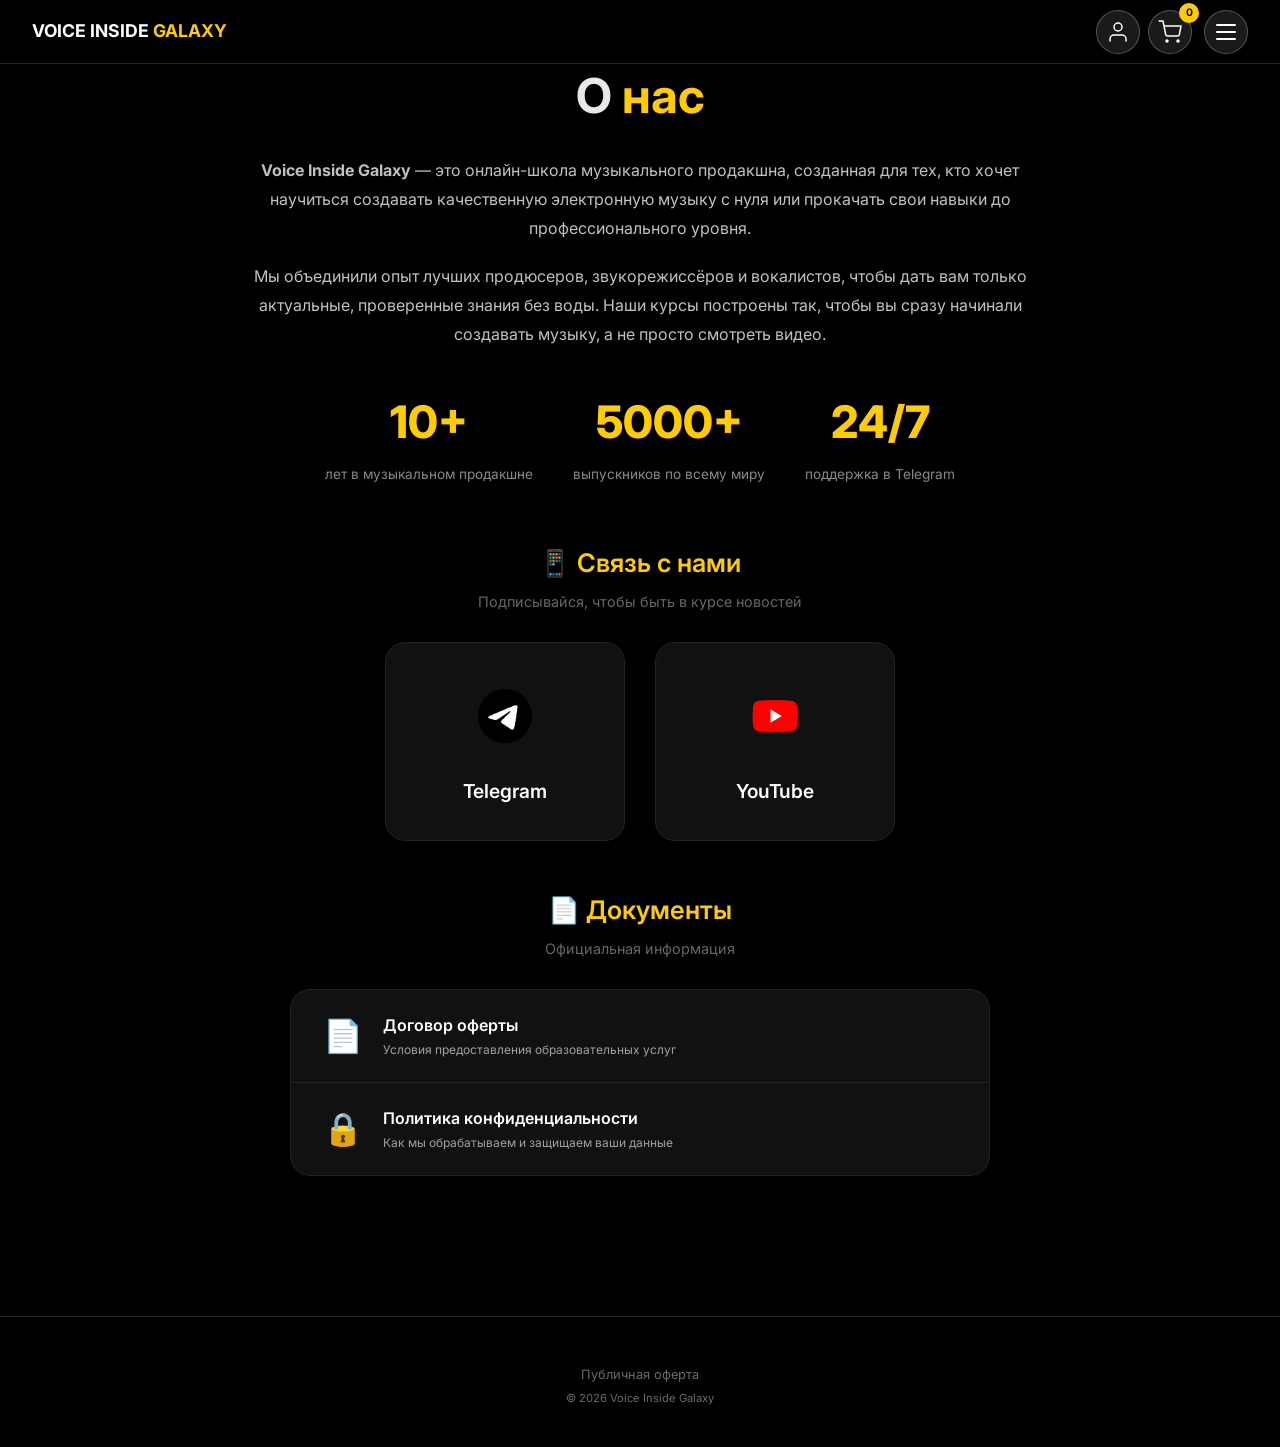
==== about.html @ e20e182e "Create about.html" ====
<!DOCTYPE html>
<html lang="ru">
<head>
  <meta charset="UTF-8">
  <meta name="viewport" content="width=device-width, initial-scale=1.0, maximum-scale=1.0, user-scalable=yes, viewport-fit=cover">
  <title>О нас — Voice Inside Galaxy</title>
  <link href="https://fonts.googleapis.com/css2?family=Inter:wght@300;400;500;600;700;800&display=swap" rel="stylesheet">
  <link rel="stylesheet" href="style.css">
  <style>
    .about-page { min-height: 70vh; padding: 60px 20px; }
    .about-title { font-size: 2rem; font-weight: 700; margin-bottom: 24px; text-align: center; }
    @media (min-width: 768px) { .about-title { font-size: 3rem; } }
    .about-title span { color: var(--accent); }
    .about-description {
      max-width: 800px;
      margin: 0 auto 40px;
      text-align: center;
      line-height: 1.8;
      color: #c0c0c0;
    }
    .about-stats {
      display: flex;
      justify-content: center;
      gap: 40px;
      flex-wrap: wrap;
      margin-bottom: 60px;
    }
    .stat-item {
      text-align: center;
      min-width: 140px;
    }
    .stat-number {
      font-size: 2.2rem;
      font-weight: 800;
      color: var(--accent);
    }
    @media (min-width: 768px) {
      .stat-number { font-size: 2.8rem; }
    }
    .stat-label {
      font-size: 0.85rem;
      color: #888;
      margin-top: 8px;
    }
    .section-divider {
      max-width: 800px;
      margin: 50px auto 30px;
      text-align: center;
    }
    .section-divider h2 {
      font-size: 1.6rem;
      font-weight: 600;
      margin-bottom: 8px;
    }
    .section-divider p {
      font-size: 0.9rem;
      color: #666;
    }
    .socials-grid {
      display: flex;
      gap: 30px;
      flex-wrap: wrap;
      justify-content: center;
      max-width: 600px;
      margin: 0 auto;
    }
    .social-card {
      background: var(--bg-card);
      border: 1px solid var(--border);
      border-radius: var(--radius);
      padding: 24px 32px;
      text-align: center;
      transition: 0.25s;
      text-decoration: none;
      display: block;
      min-width: 200px;
    }
    @media (min-width: 768px) {
      .social-card { padding: 28px 40px; min-width: 240px; }
    }
    .social-card:hover {
      transform: translateY(-6px);
      border-color: var(--accent);
    }
    .social-icon {
      width: 70px;
      height: 70px;
      border-radius: 20px;
      object-fit: cover;
      margin: 0 auto 16px;
      display: block;
    }
    @media (min-width: 768px) {
      .social-icon { width: 90px; height: 90px; border-radius: 24px; }
    }
    .social-name {
      font-size: 1.2rem;
      font-weight: 600;
      color: #fff;
      margin-bottom: 6px;
    }
    .docs-list {
      max-width: 700px;
      margin: 0 auto;
      background: var(--bg-card);
      border-radius: var(--radius);
      border: 1px solid var(--border);
      overflow: hidden;
    }
    .doc-item {
      padding: 18px 24px;
      border-bottom: 1px solid var(--border);
      display: flex;
      align-items: center;
      gap: 16px;
      transition: 0.2s;
      cursor: pointer;
      text-decoration: none;
      color: inherit;
    }
    @media (min-width: 768px) {
      .doc-item { padding: 22px 32px; gap: 20px; }
    }
    .doc-item:last-child { border-bottom: none; }
    .doc-item:hover { background: #1a1a1a; }
    .doc-icon { font-size: 1.6rem; }
    @media (min-width: 768px) { .doc-icon { font-size: 2rem; } }
    .doc-name { font-weight: 600; margin-bottom: 4px; color: #fff; font-size: 1rem; }
    .doc-desc { font-size: 0.75rem; color: var(--text-secondary); }
    .profile-badge {
      display: none;
      align-items: center;
      gap: 8px;
      background: rgba(255,255,255,0.1);
      padding: 4px 12px 4px 16px;
      border-radius: 40px;
      border: 1px solid rgba(255,255,255,0.25);
      cursor: pointer;
    }
    .profile-badge.show { display: flex; }
    .profile-name {
      font-size: 0.8rem;
      font-weight: 500;
      color: var(--accent);
      max-width: 100px;
      overflow: hidden;
      text-overflow: ellipsis;
      white-space: nowrap;
    }
    .profile-avatar {
      width: 28px;
      height: 28px;
      background: var(--accent);
      border-radius: 50%;
      display: flex;
      align-items: center;
      justify-content: center;
      color: #000;
      font-weight: 700;
      font-size: 0.75rem;
    }
    .footer-offer { color: #6a6a6a; text-decoration: none; }
    .footer-offer:hover { color: var(--accent); text-decoration: underline; }
  </style>
</head>
<body>

<div class="site-header">
  <div class="logo"><a href="index.html">VOICE INSIDE <span>GALAXY</span></a></div>
  <div class="right-group">
    <div class="profile-badge" id="profileBadge">
      <span class="profile-name" id="profileName"></span>
      <div class="profile-avatar" id="profileAvatar"></div>
    </div>
    <button class="icon-btn" id="regBtn">
      <svg width="22" height="22" viewBox="0 0 24 24" fill="none" stroke="white" stroke-width="1.5" stroke-linecap="round" stroke-linejoin="round">
        <path d="M20 21v-2a4 4 0 0 0-4-4H8a4 4 0 0 0-4 4v2"/>
        <circle cx="12" cy="7" r="4"/>
      </svg>
    </button>
    <div class="cart-icon-wrapper">
      <button class="icon-btn" id="cartIconBtn">
        <svg width="22" height="22" viewBox="0 0 24 24" fill="none" stroke="white" stroke-width="1.5" stroke-linecap="round" stroke-linejoin="round">
          <circle cx="9" cy="21" r="1"/>
          <circle cx="20" cy="21" r="1"/>
          <path d="M1 1h4l2.68 13.39a2 2 0 0 0 2 1.61h9.72a2 2 0 0 0 2-1.61L23 6H6"/>
        </svg>
      </button>
      <span class="cart-badge-overlay" id="cartCountBadge">0</span>
    </div>
    <div class="burger-btn" id="burgerBtn">
      <span></span><span></span><span></span>
    </div>
  </div>
</div>

<div class="side-menu" id="sideMenu">
  <div class="menu-header">НАВИГАЦИЯ</div>
  <ul class="menu-list">
    <li><a href="index.html">ГЛАВНАЯ</a></li>
    <li><a href="courses.html">ВСЕ КУРСЫ</a></li>
    <li><a href="about.html">О НАС</a></li>
  </ul>
  <div style="margin-top: 40px; font-size: 11px; color: #444;">© 2025</div>
</div>

<div class="cart-panel" id="cartPanel">
  <div class="cart-title"><span>КОРЗИНА</span><button class="close-cart" id="closeCartBtn">✕</button></div>
  <div class="cart-items" id="cartItemsList"><div class="empty-cart">Корзина пуста</div></div>
  <div class="cart-total" id="cartTotal">ИТОГО: 0 ₽</div>
  <button class="cart-btn-yellow" id="checkoutBtn">ОФОРМИТЬ ЗАКАЗ</button>
</div>

<div class="modal" id="regModal">
  <div class="modal-content">
    <span class="close-modal" id="closeModalBtn">&times;</span>
    <h3>РЕГИСТРАЦИЯ</h3>
    <input type="text" id="regName" placeholder="Имя">
    <input type="email" id="regEmail" placeholder="Email">
    <input type="password" id="regPassword" placeholder="Пароль">
    <button class="modal-btn" id="doRegisterBtn">СОЗДАТЬ АККАУНТ</button>
    <p style="margin-top: 12px; font-size: 0.7rem; color: #666;">Уже есть аккаунт? <a href="#" id="showLoginBtn" style="color: var(--accent);">Войти</a></p>
  </div>
</div>

<div class="modal" id="loginModal">
  <div class="modal-content">
    <span class="close-modal" id="closeLoginModalBtn">&times;</span>
    <h3>ВХОД</h3>
    <input type="email" id="loginEmail" placeholder="Email">
    <input type="password" id="loginPassword" placeholder="Пароль">
    <button class="modal-btn" id="doLoginBtn">ВОЙТИ</button>
    <p style="margin-top: 12px; font-size: 0.7rem; color: #666;">Нет аккаунта? <a href="#" id="showRegFromLoginBtn" style="color: var(--accent);">Зарегистрироваться</a></p>
  </div>
</div>

<div class="modal" id="profileModal">
  <div class="modal-content profile-modal">
    <span class="close-modal" id="closeProfileModalBtn">&times;</span>
    <h3>ЛИЧНЫЙ КАБИНЕТ</h3>
    <div class="profile-stats">
      <p><strong>Имя:</strong> <span id="profileModalName"></span></p>
      <p><strong>Email:</strong> <span id="profileModalEmail"></span></p>
      <p><strong>Куплено курсов:</strong> <span id="profileCoursesCount">0</span></p>
      <p><strong>Общий прогресс:</strong> <span id="profileProgress">0</span>%</p>
    </div>
    <div class="profile-courses" id="profileCoursesList">
      <p style="color:#666; text-align:center;">Купленные курсы появятся здесь</p>
    </div>
    <button class="logout-btn" id="logoutBtn">ВЫЙТИ</button>
  </div>
</div>

<main>
<div class="container">
  <div class="about-page">
    <h1 class="about-title">О <span>нас</span></h1>
    
    <div class="about-description">
      <p style="margin-bottom: 20px;"><strong>Voice Inside Galaxy</strong> — это онлайн-школа музыкального продакшна, созданная для тех, кто хочет научиться создавать качественную электронную музыку с нуля или прокачать свои навыки до профессионального уровня.</p>
      <p>Мы объединили опыт лучших продюсеров, звукорежиссёров и вокалистов, чтобы дать вам только актуальные, проверенные знания без воды. Наши курсы построены так, чтобы вы сразу начинали создавать музыку, а не просто смотреть видео.</p>
    </div>

    <div class="about-stats">
      <div class="stat-item">
        <div class="stat-number">10+</div>
        <div class="stat-label">лет в музыкальном продакшне</div>
      </div>
      <div class="stat-item">
        <div class="stat-number">5000+</div>
        <div class="stat-label">выпускников по всему миру</div>
      </div>
      <div class="stat-item">
        <div class="stat-number">24/7</div>
        <div class="stat-label">поддержка в Telegram</div>
      </div>
    </div>

    <div class="section-divider">
      <h2>📱 <span style="color: var(--accent);">Связь с нами</span></h2>
      <p>Подписывайся, чтобы быть в курсе новостей</p>
    </div>

    <div class="socials-grid">
      <a href="https://t.me/voiceinsidegalaxy_bot" class="social-card" target="_blank">
        <img src="tg.png" class="social-icon" alt="Telegram" onerror="this.style.display='none'">
        <div class="social-name">Telegram</div>
      </a>
      <a href="https://youtube.com/@v.i.galaxy?si=m9M9PJJFvdE3QoKz" class="social-card" target="_blank">
        <img src="yt.png" class="social-icon" alt="YouTube" onerror="this.style.display='none'">
        <div class="social-name">YouTube</div>
      </a>
    </div>

    <div class="section-divider">
      <h2>📄 <span style="color: var(--accent);">Документы</span></h2>
      <p>Официальная информация</p>
    </div>

    <div class="docs-list">
      <a href="oferta.docx" class="doc-item" target="_blank">
        <div class="doc-icon">📄</div>
        <div class="doc-info">
          <div class="doc-name">Договор оферты</div>
          <div class="doc-desc">Условия предоставления образовательных услуг</div>
        </div>
      </a>
      <a href="pol.txt" class="doc-item" target="_blank">
        <div class="doc-icon">🔒</div>
        <div class="doc-info">
          <div class="doc-name">Политика конфиденциальности</div>
          <div class="doc-desc">Как мы обрабатываем и защищаем ваши данные</div>
        </div>
      </a>
    </div>
  </div>
</div>
<footer>
  <p><a href="oferta.docx" class="footer-offer" target="_blank">Публичная оферта</a></p>
  <p style="margin-top: 6px; font-size: 0.7rem;">© 2026 Voice Inside Galaxy</p>
</footer>
</main>

<script src="script.js"></script>
<script src="cart.js"></script>
<script>
  const allCourses = [
    {id:1,name:"Ableton Live с нуля",level:"beginner",levelName:"НОВИЧОК",price:5000,desc:"Полный курс по Ableton Live",cover:"AL2.png",duration:"8 часов"},
    {id:2,name:"Сведение и мастеринг",level:"beginner",levelName:"НОВИЧОК",price:5000,desc:"Основы сведения",cover:"s.png",duration:"10 часов"},
    {id:3,name:"DnB с нуля",level:"beginner",levelName:"НОВИЧОК",price:8000,desc:"Создание DnB треков",cover:"dnb.png",duration:"12 часов"},
    {id:4,name:"Hip-hop с нуля",level:"beginner",levelName:"НОВИЧОК",price:5000,desc:"Создание битов",cover:"hh.png",duration:"9 часов"},
    {id:5,name:"Коррекция нот вокала",level:"beginner",levelName:"НОВИЧОК",price:3000,desc:"Автотюн и обработка",cover:"at.png",duration:"5 часов"},
    {id:6,name:"Продвинутое сведение",level:"pro",levelName:"ОПЫТНЫЙ",price:10000,desc:"Профессиональные техники",cover:"sm.png",duration:"15 часов"}
  ];

  let currentUser = null;

  function loadUsers() { const users = localStorage.getItem('voiceGalaxyUsers'); return users ? JSON.parse(users) : []; }
  function saveUsers(users) { localStorage.setItem('voiceGalaxyUsers', JSON.stringify(users)); }
  function saveCurrentUser(user) { localStorage.setItem('voiceGalaxyCurrentUser', JSON.stringify(user)); currentUser = user; }
  function loadCurrentUser() { const user = localStorage.getItem('voiceGalaxyCurrentUser'); if (user) { currentUser = JSON.parse(user); updateProfileUI(); } }

  function updateProfileUI() {
    const badge = document.getElementById('profileBadge'); const regBtn = document.getElementById('regBtn');
    if (currentUser) {
      if (badge) badge.classList.add('show');
      const nameSpan = document.getElementById('profileName'); const avatarDiv = document.getElementById('profileAvatar');
      if (nameSpan) nameSpan.innerText = currentUser.name;
      if (avatarDiv) avatarDiv.innerText = currentUser.name.charAt(0).toUpperCase();
      if (regBtn) regBtn.style.display = 'none';
    } else {
      if (badge) badge.classList.remove('show');
      if (regBtn) regBtn.style.display = 'flex';
    }
  }

  function updateProfileModal() {
    if (!currentUser) return;
    document.getElementById('profileModalName').innerText = currentUser.name;
    document.getElementById('profileModalEmail').innerText = currentUser.email;
    const purchasedCourses = currentUser.purchasedCourses || [];
    document.getElementById('profileCoursesCount').innerText = purchasedCourses.length;
    let totalProgress = 0;
    if (purchasedCourses.length > 0) {
      const courseProgressValues = Object.values(currentUser.courseProgress || {});
      if (courseProgressValues.length > 0) totalProgress = Math.floor(courseProgressValues.reduce((a,b) => a + b, 0) / purchasedCourses.length);
      if (totalProgress > 100) totalProgress = 100;
    }
    document.getElementById('profileProgress').innerText = totalProgress;
    const coursesListDiv = document.getElementById('profileCoursesList');
    if (purchasedCourses.length === 0) {
      coursesListDiv.innerHTML = '<p style="color:#666; text-align:center;">Купленные курсы появятся здесь</p>';
    } else {
      let html = '';
      purchasedCourses.forEach(courseId => {
        const course = allCourses.find(c => c.id === courseId);
        if (course) {
          const courseProgress = currentUser.courseProgress?.[courseId] || 0;
          html += `<div class="profile-course-item"><div style="display:flex; justify-content:space-between; align-items:center; margin-bottom:8px;"><span class="profile-course-name">${course.name}</span><a href="course-detail.html?id=${course.id}" class="profile-course-link">${courseProgress === 100 ? 'ПРОЙДЕН' : 'ПРОДОЛЖИТЬ'}</a></div><div style="font-size:0.7rem; color:#666;"><span style="color:var(--accent);">Прогресс: ${courseProgress}%</span></div><div style="width:100%; height:4px; background:#333; border-radius:4px; margin-top:6px;"><div style="width:${courseProgress}%; height:4px; background:var(--accent); border-radius:4px;"></div></div></div>`;
        }
      });
      coursesListDiv.innerHTML = html;
    }
  }

  function registerUser(name, email, password) {
    const users = loadUsers();
    if (users.find(u => u.email === email)) { alert('Пользователь с таким email уже существует'); return false; }
    const newUser = { id: Date.now(), name, email, password, purchasedCourses: [], courseProgress: {}, completedLessons: 0 };
    users.push(newUser); saveUsers(users); saveCurrentUser(newUser);
    alert(`Добро пожаловать, ${name}!`); closeRegModal(); updateProfileUI();
    return true;
  }

  function loginUser(email, password) {
    const users = loadUsers();
    const user = users.find(u => u.email === email && u.password === password);
    if (user) { saveCurrentUser(user); alert(`С возвращением, ${user.name}!`); closeLoginModal(); updateProfileUI(); return true; }
    else { alert('Неверный email или пароль'); return false; }
  }

  function logoutUser() { localStorage.removeItem('voiceGalaxyCurrentUser'); currentUser = null; updateProfileUI(); closeProfileModal(); alert('Вы вышли из аккаунта'); }

  const regModal = document.getElementById('regModal');
  const loginModal = document.getElementById('loginModal');
  const profileModal = document.getElementById('profileModal');

  function openRegModal() { if (regModal) { regModal.classList.add('active'); document.body.style.overflow = 'hidden'; } }
  function closeRegModal() { if (regModal) { regModal.classList.remove('active'); document.body.style.overflow = ''; } }
  function openLoginModal() { if (loginModal) { loginModal.classList.add('active'); document.body.style.overflow = 'hidden'; } }
  function closeLoginModal() { if (loginModal) { loginModal.classList.remove('active'); document.body.style.overflow = ''; } }
  function openProfileModal() { if (profileModal) { updateProfileModal(); profileModal.classList.add('active'); document.body.style.overflow = 'hidden'; } }
  function closeProfileModal() { if (profileModal) { profileModal.classList.remove('active'); document.body.style.overflow = ''; } }

  document.getElementById('burgerBtn').onclick = () => { if (typeof toggleSideMenu === 'function') toggleSideMenu(); };
  document.getElementById('cartIconBtn').onclick = (e) => { e.stopPropagation(); if (typeof toggleCart === 'function') toggleCart(); };
  document.getElementById('closeCartBtn').onclick = () => { if (typeof closeCart === 'function') closeCart(); };
  document.getElementById('regBtn').onclick = openRegModal;
  document.getElementById('closeModalBtn').onclick = closeRegModal;
  document.getElementById('checkoutBtn').onclick = () => { if (cart.length === 0) alert('Корзина пуста'); else alert('Спасибо за заказ! Менеджер свяжется с вами.'); };
  document.getElementById('profileBadge').onclick = openProfileModal;
  document.getElementById('closeProfileModalBtn').onclick = closeProfileModal;
  document.getElementById('logoutBtn').onclick = logoutUser;

  document.getElementById('doRegisterBtn').onclick = () => { const name = document.getElementById('regName').value.trim(); const email = document.getElementById('regEmail').value.trim(); const password = document.getElementById('regPassword').value; if (!name || !email || !password) alert('Заполните все поля'); else if (password.length < 4) alert('Пароль минимум 4 символа'); else registerUser(name, email, password); };
  document.getElementById('doLoginBtn').onclick = () => { const email = document.getElementById('loginEmail').value.trim(); const password = document.getElementById('loginPassword').value; loginUser(email, password); };
  document.getElementById('showLoginBtn').onclick = (e) => { e.preventDefault(); closeRegModal(); openLoginModal(); };
  document.getElementById('showRegFromLoginBtn').onclick = (e) => { e.preventDefault(); closeLoginModal(); openRegModal(); };
  document.getElementById('closeLoginModalBtn').onclick = closeLoginModal;

  window.onclick = (e) => { if (e.target === regModal) closeRegModal(); if (e.target === loginModal) closeLoginModal(); if (e.target === profileModal) closeProfileModal(); };

  loadCurrentUser(); if (typeof updateCartUI === 'function') updateCartUI();
</script>
</body>
</html>
---- style.css ----
* {
  margin: 0;
  padding: 0;
  box-sizing: border-box;
  -webkit-tap-highlight-color: transparent;
}

body {
  background: #000000;
  color: #e8e8e8;
  font-family: 'Inter', sans-serif;
  line-height: 1.5;
  overflow-x: hidden;
}

:root {
  --accent: #FFCC00;
  --accent-hover: #ffdd44;
  --border: #222222;
  --radius: 20px;
  --radius-sm: 12px;
  --green: #2ecc71;
  --orange: #e67e22;
  --red: #e74c3c;
  --bg-card: #111111;
  --text-secondary: #a0a0a0;
}

@keyframes fadeInUp {
  from { opacity: 0; transform: translateY(30px); }
  to { opacity: 1; transform: translateY(0); }
}

@keyframes fadeIn {
  from { opacity: 0; }
  to { opacity: 1; }
}

/* Header - компактная версия */
.site-header {
  position: fixed;
  top: 0;
  left: 0;
  right: 0;
  height: 56px;
  background: rgba(0, 0, 0, 0.98);
  backdrop-filter: blur(12px);
  display: flex;
  align-items: center;
  justify-content: space-between;
  padding: 0 16px;
  z-index: 1100;
  border-bottom: 1px solid var(--border);
}

@media (min-width: 768px) {
  .site-header {
    height: 64px;
    padding: 0 32px;
  }
}

.logo a {
  font-size: 0.85rem;
  font-weight: 700;
  color: #fff;
  text-decoration: none;
  white-space: nowrap;
}

@media (min-width: 768px) {
  .logo a {
    font-size: 1.1rem;
  }
}

.logo span {
  color: var(--accent);
}

.right-group {
  display: flex;
  gap: 8px;
  align-items: center;
}

/* ========== КРУГЛЫЕ ИКОНКИ ========== */
.icon-btn {
  width: 40px;
  height: 40px;
  background: rgba(255, 255, 255, 0.1);
  border: 1px solid rgba(255, 255, 255, 0.25);
  border-radius: 50%;
  display: flex;
  align-items: center;
  justify-content: center;
  cursor: pointer;
  transition: all 0.2s ease;
  padding: 0;
  overflow: hidden;
}

@media (min-width: 768px) {
  .icon-btn {
    width: 44px;
    height: 44px;
  }
}

.icon-btn:hover {
  background: var(--accent);
  border-color: var(--accent);
  transform: translateY(-1px);
}

/* Стили для SVG иконок */
.icon-btn svg {
  width: 22px;
  height: 22px;
  stroke: white;
  stroke-width: 1.5;
  fill: none;
  transition: all 0.2s ease;
}

@media (min-width: 768px) {
  .icon-btn svg {
    width: 24px;
    height: 24px;
  }
}

.icon-btn:hover svg {
  stroke: black;
}

/* Стили для PNG иконок (если остались) */
.icon-btn img {
  width: 100%;
  height: 100%;
  object-fit: cover;
  filter: brightness(0) invert(1);
}

.icon-btn:hover img {
  filter: brightness(0);
}

/* Бургер-меню */
.burger-btn {
  width: 40px;
  height: 40px;
  background: rgba(255, 255, 255, 0.1);
  border: 1px solid rgba(255, 255, 255, 0.25);
  border-radius: 50%;
  display: flex;
  flex-direction: column;
  align-items: center;
  justify-content: center;
  gap: 4px;
  cursor: pointer;
  transition: all 0.2s ease;
  margin-left: 4px;
}

@media (min-width: 768px) {
  .burger-btn {
    width: 44px;
    height: 44px;
    gap: 5px;
  }
}

.burger-btn:hover {
  background: var(--accent);
  border-color: var(--accent);
}

.burger-btn span {
  width: 18px;
  height: 2px;
  background: #fff;
  border-radius: 2px;
}

@media (min-width: 768px) {
  .burger-btn span {
    width: 20px;
  }
}

.burger-btn:hover span {
  background: #000;
}

/* Бейдж корзины */
.cart-icon-wrapper {
  position: relative;
  display: inline-flex;
}

.cart-badge-overlay {
  position: absolute;
  top: -6px;
  right: -6px;
  background: var(--accent);
  color: #000;
  border-radius: 50%;
  padding: 2px 5px;
  font-size: 0.6rem;
  font-weight: 700;
  min-width: 18px;
  height: 18px;
  display: flex;
  align-items: center;
  justify-content: center;
}

@media (min-width: 768px) {
  .cart-badge-overlay {
    top: -7px;
    right: -7px;
    min-width: 20px;
    height: 20px;
    font-size: 0.65rem;
  }
}

/* Профиль-бейдж */
.profile-badge {
  display: none;
  align-items: center;
  gap: 8px;
  background: rgba(255, 255, 255, 0.1);
  padding: 4px 12px 4px 16px;
  border-radius: 40px;
  border: 1px solid rgba(255, 255, 255, 0.25);
  cursor: pointer;
  transition: all 0.2s ease;
}

.profile-badge.show {
  display: flex;
}

.profile-badge:hover {
  background: rgba(255, 204, 0, 0.15);
  border-color: var(--accent);
}

.profile-name {
  font-size: 0.8rem;
  font-weight: 500;
  color: var(--accent);
  max-width: 100px;
  overflow: hidden;
  text-overflow: ellipsis;
  white-space: nowrap;
}

@media (min-width: 768px) {
  .profile-name {
    font-size: 0.9rem;
    max-width: 130px;
  }
}

.profile-avatar {
  width: 28px;
  height: 28px;
  background: var(--accent);
  border-radius: 50%;
  display: flex;
  align-items: center;
  justify-content: center;
  color: #000;
  font-weight: 700;
  font-size: 0.75rem;
}

/* Side menu */
.side-menu {
  position: fixed;
  top: 56px;
  right: -100%;
  width: 280px;
  height: calc(100% - 56px);
  background: #0a0a0a;
  border-left: 1px solid var(--border);
  z-index: 1050;
  transition: right 0.3s ease;
  padding: 24px 20px;
  overflow-y: auto;
}

@media (min-width: 768px) {
  .side-menu {
    top: 64px;
    right: -340px;
    width: 320px;
    height: calc(100% - 64px);
    padding: 40px 28px;
  }
}

.side-menu.open {
  right: 0;
}

.menu-header {
  font-size: 0.7rem;
  text-transform: uppercase;
  letter-spacing: 2px;
  color: var(--text-secondary);
  margin-bottom: 24px;
  border-bottom: 1px solid var(--border);
  padding-bottom: 12px;
}

.menu-list {
  list-style: none;
}

.menu-list li {
  margin-bottom: 16px;
}

@media (min-width: 768px) {
  .menu-list li {
    margin-bottom: 24px;
  }
}

.menu-list a {
  font-size: 1rem;
  font-weight: 500;
  cursor: pointer;
  color: #fff;
  text-decoration: none;
  display: block;
  padding: 8px 0;
  transition: 0.2s;
}

@media (min-width: 768px) {
  .menu-list a {
    font-size: 1.1rem;
  }
}

.menu-list a:hover {
  color: var(--accent);
  padding-left: 8px;
}

/* Cart panel */
.cart-panel {
  position: fixed;
  top: 56px;
  right: 0;
  width: 100%;
  max-width: 360px;
  height: calc(100% - 56px);
  background: #0c0c0c;
  border-left: 1px solid var(--border);
  z-index: 1150;
  padding: 20px;
  display: none;
  flex-direction: column;
  overflow-y: auto;
}

@media (min-width: 768px) {
  .cart-panel {
    top: 72px;
    right: 20px;
    width: 360px;
    height: auto;
    max-height: 80vh;
    border-radius: var(--radius);
    border: 1px solid var(--border);
  }
}

.cart-panel.show {
  display: flex;
}

.cart-title {
  display: flex;
  justify-content: space-between;
  align-items: center;
  font-weight: 600;
  border-bottom: 1px solid #2a2a2a;
  padding-bottom: 16px;
  margin-bottom: 16px;
}

.cart-items {
  flex: 1;
  overflow-y: auto;
}

.cart-item {
  padding: 12px 0;
  border-bottom: 1px solid #1e1e1e;
  display: flex;
  justify-content: space-between;
  align-items: center;
  gap: 10px;
}

.cart-item-info {
  flex: 1;
}

.cart-item-info div:first-child {
  font-size: 0.85rem;
}

.remove-cart-item {
  background: transparent;
  border: none;
  color: #888;
  cursor: pointer;
  font-size: 1.2rem;
  padding: 5px;
}

.remove-cart-item:hover {
  color: var(--red);
}

.cart-total {
  margin-top: 20px;
  text-align: right;
  font-weight: 700;
  color: var(--accent);
  border-top: 1px solid #2a2a2a;
  padding-top: 16px;
}

.empty-cart {
  text-align: center;
  color: var(--text-secondary);
  padding: 30px 0;
}

.close-cart {
  background: none;
  border: none;
  color: #aaa;
  cursor: pointer;
  font-size: 1.2rem;
  padding: 5px;
}

.cart-btn-yellow {
  background: var(--accent);
  border: none;
  color: #000;
  padding: 12px;
  margin-top: 18px;
  font-weight: 600;
  cursor: pointer;
  border-radius: 40px;
  font-size: 0.9rem;
}

/* Modal */
.modal {
  display: none;
  position: fixed;
  top: 0;
  left: 0;
  width: 100%;
  height: 100%;
  background: rgba(0, 0, 0, 0.96);
  backdrop-filter: blur(8px);
  z-index: 2000;
  justify-content: center;
  align-items: center;
  padding: 20px;
}

.modal.active {
  display: flex;
  animation: fadeIn 0.3s ease;
}

.modal-content {
  background: #111;
  max-width: 400px;
  width: 100%;
  padding: 24px 20px;
  border-radius: var(--radius);
  border: 1px solid var(--border);
  text-align: center;
}

@media (min-width: 768px) {
  .modal-content {
    padding: 36px 32px;
  }
}

.modal-content h3 {
  margin-bottom: 20px;
  font-size: 1.3rem;
}

.modal-content input {
  width: 100%;
  padding: 12px 16px;
  margin: 10px 0;
  background: #1a1a1a;
  border: 1px solid #333;
  border-radius: 40px;
  color: #fff;
  font-family: inherit;
  font-size: 0.9rem;
}

.modal-btn {
  background: var(--accent);
  border: none;
  padding: 12px 28px;
  border-radius: 40px;
  font-weight: 600;
  cursor: pointer;
  margin-top: 12px;
  font-size: 0.9rem;
}

.close-modal {
  float: right;
  cursor: pointer;
  font-size: 1.3rem;
  color: #aaa;
}

/* Course cards */
.cards-grid {
  display: grid;
  grid-template-columns: 1fr;
  gap: 16px;
}

@media (min-width: 500px) {
  .cards-grid {
    grid-template-columns: repeat(2, 1fr);
    gap: 20px;
  }
}

@media (min-width: 800px) {
  .cards-grid {
    grid-template-columns: repeat(3, 1fr);
    gap: 24px;
  }
}

@media (min-width: 1200px) {
  .cards-grid {
    gap: 32px;
  }
}

.course-card {
  background: var(--bg-card);
  border-radius: var(--radius-sm);
  overflow: hidden;
  border: 1px solid var(--border);
  transition: all 0.25s ease;
  cursor: pointer;
  text-decoration: none;
  display: flex;
  flex-direction: column;
  color: inherit;
  height: 100%;
}

.course-card:active {
  transform: scale(0.98);
}

@media (min-width: 768px) {
  .course-card:hover {
    transform: translateY(-6px);
    border-color: var(--accent);
  }
}

.course-cover {
  width: 100%;
  aspect-ratio: 16/9;
  background-color: #1a1a1a;
  background-size: cover;
  background-position: center;
}

.course-info {
  padding: 12px;
  display: flex;
  flex-direction: column;
  flex: 1;
}

@media (min-width: 768px) {
  .course-info {
    padding: 20px;
  }
}

.course-header {
  display: flex;
  justify-content: space-between;
  align-items: center;
  margin-bottom: 8px;
  flex-wrap: wrap;
  gap: 6px;
}

.course-name {
  font-size: 0.9rem;
  font-weight: 700;
}

@media (min-width: 768px) {
  .course-name {
    font-size: 1.2rem;
  }
}

.level-badge {
  font-size: 0.55rem;
  padding: 3px 8px;
  border-radius: 40px;
  font-weight: 700;
  text-transform: uppercase;
  white-space: nowrap;
}

@media (min-width: 768px) {
  .level-badge {
    font-size: 0.7rem;
    padding: 4px 12px;
  }
}

.level-beginner {
  background: var(--green);
  color: #000;
}

.level-pro {
  background: var(--accent);
  color: #000;
}

.course-description {
  color: var(--text-secondary);
  margin: 6px 0;
  font-size: 0.7rem;
  flex: 1;
}

@media (min-width: 768px) {
  .course-description {
    margin: 12px 0;
    font-size: 0.9rem;
  }
}

.course-meta {
  display: flex;
  justify-content: space-between;
  align-items: center;
  margin: 8px 0;
}

.course-duration {
  color: var(--accent);
  font-size: 0.65rem;
  font-weight: 500;
}

@media (min-width: 768px) {
  .course-duration {
    font-size: 0.85rem;
  }
}

.course-price {
  color: var(--accent);
  font-size: 0.9rem;
  font-weight: 700;
}

@media (min-width: 768px) {
  .course-price {
    font-size: 1.3rem;
  }
}

.add-to-cart-btn {
  background: transparent;
  border: 1px solid var(--accent);
  padding: 6px 12px;
  border-radius: 40px;
  font-weight: 500;
  cursor: pointer;
  color: var(--accent);
  width: 100%;
  font-family: inherit;
  font-size: 0.7rem;
  margin-top: auto;
  transition: all 0.2s ease;
}

@media (min-width: 768px) {
  .add-to-cart-btn {
    padding: 10px 24px;
    font-size: 0.9rem;
  }
}

.add-to-cart-btn:active {
  transform: scale(0.97);
}

.add-to-cart-btn:hover {
  background: var(--accent);
  color: #000;
}

/* Container */
.container {
  max-width: 1280px;
  margin: 0 auto;
  padding: 0 12px;
}

@media (min-width: 768px) {
  .container {
    padding: 0 32px;
  }
}

/* Hero с фоновым изображением */
.hero {
  position: relative;
  text-align: center;
  margin-bottom: 30px;
  padding: 80px 20px;
  background-image: url('osn.png');
  background-size: cover;
  background-position: center;
  background-repeat: no-repeat;
  background-color: #111111;
  border-radius: var(--radius);
  margin-left: -12px;
  margin-right: -12px;
  overflow: hidden;
}

@media (min-width: 768px) {
  .hero {
    margin-bottom: 70px;
    padding: 120px 40px;
    margin-left: -32px;
    margin-right: -32px;
  }
}

.hero::before {
  content: '';
  position: absolute;
  top: 0;
  left: 0;
  right: 0;
  bottom: 0;
  background: rgba(0, 0, 0, 0.6);
  border-radius: var(--radius);
  z-index: 0;
}

.hero h1, .hero p, .hero .btn-primary {
  position: relative;
  z-index: 1;
}

.hero h1 {
  font-size: 1.5rem;
  font-weight: 700;
  margin-bottom: 12px;
  line-height: 1.3;
  color: #fff;
  text-shadow: 0 2px 10px rgba(0,0,0,0.5);
}

@media (min-width: 768px) {
  .hero h1 {
    font-size: 3.2rem;
    margin-bottom: 20px;
  }
}

.hero h1 span {
  color: var(--accent);
}

.hero p {
  font-size: 0.8rem;
  color: #e0e0e0;
  max-width: 680px;
  margin: 0 auto 20px;
  padding: 0 10px;
  text-shadow: 0 1px 5px rgba(0,0,0,0.5);
}

@media (min-width: 768px) {
  .hero p {
    font-size: 1.1rem;
    margin: 0 auto 32px;
  }
}

.btn-primary {
  background: var(--accent);
  border: none;
  padding: 10px 20px;
  border-radius: 40px;
  font-weight: 600;
  cursor: pointer;
  font-family: inherit;
  font-size: 0.8rem;
  transition: all 0.2s ease;
}

@media (min-width: 768px) {
  .btn-primary {
    padding: 14px 40px;
    font-size: 0.9rem;
  }
}

.btn-primary:hover {
  background: var(--accent-hover);
  transform: translateY(-2px);
}

.section-title {
  font-size: 1.2rem;
  font-weight: 700;
  margin-bottom: 16px;
}

@media (min-width: 768px) {
  .section-title {
    font-size: 1.8rem;
    margin-bottom: 36px;
  }
}

/* Steps */
.steps-section {
  margin: 60px 0;
}

.steps-grid {
  display: grid;
  grid-template-columns: 1fr;
  gap: 20px;
  margin-top: 30px;
}

@media (min-width: 600px) {
  .steps-grid {
    grid-template-columns: repeat(3, 1fr);
    gap: 24px;
  }
}

.step-card {
  background: var(--bg-card);
  border-radius: var(--radius);
  border: 1px solid var(--border);
  padding: 24px 20px;
  text-align: center;
  transition: all 0.3s ease;
  cursor: pointer;
}

.step-card:hover {
  transform: translateY(-5px);
  border-color: var(--accent);
}

.step-number {
  font-size: 2rem;
  font-weight: 800;
  color: var(--accent);
  opacity: 0.5;
  margin-bottom: 12px;
}

.step-title {
  font-size: 1.2rem;
  font-weight: 700;
  margin-bottom: 12px;
}

.step-desc {
  font-size: 0.85rem;
  color: var(--text-secondary);
  line-height: 1.5;
}

@media (min-width: 768px) {
  .step-card {
    padding: 32px 24px;
  }
  .step-title {
    font-size: 1.3rem;
  }
  .step-desc {
    font-size: 0.9rem;
  }
}

/* FAQ */
.faq-section {
  margin: 60px 0;
}

.faq-grid {
  display: flex;
  flex-direction: column;
  gap: 12px;
}

.faq-item {
  background: var(--bg-card);
  border: 1px solid var(--border);
  border-radius: var(--radius-sm);
  overflow: hidden;
  transition: all 0.3s ease;
}

.faq-question {
  padding: 18px 20px;
  display: flex;
  justify-content: space-between;
  align-items: center;
  cursor: pointer;
  font-weight: 600;
  font-size: 1rem;
  transition: 0.2s;
}

.faq-question:hover {
  background: #1a1a1a;
}

.faq-question span:first-child {
  flex: 1;
  padding-right: 16px;
}

.faq-icon {
  font-size: 1.3rem;
  color: var(--accent);
  transition: transform 0.3s ease;
}

.faq-item.open .faq-icon {
  transform: rotate(45deg);
}

.faq-answer {
  max-height: 0;
  padding: 0 20px;
  overflow: hidden;
  transition: max-height 0.4s ease, padding 0.3s ease;
  color: var(--text-secondary);
  font-size: 0.9rem;
  line-height: 1.6;
  border-top: none;
}

.faq-item.open .faq-answer {
  max-height: 200px;
  padding: 0 20px 20px 20px;
  border-top: 1px solid var(--border);
}

@media (min-width: 768px) {
  .faq-question {
    padding: 20px 24px;
    font-size: 1.05rem;
  }
  .faq-answer {
    font-size: 0.95rem;
  }
}

/* Profile modal */
.profile-modal .modal-content {
  max-width: 500px;
}

.profile-stats {
  background: #1a1a1a;
  border-radius: var(--radius-sm);
  padding: 16px;
  margin: 16px 0;
  text-align: left;
}

.profile-stats p {
  margin: 8px 0;
  font-size: 0.9rem;
}

.profile-courses {
  max-height: 200px;
  overflow-y: auto;
  text-align: left;
}

.profile-course-item {
  padding: 10px 0;
  border-bottom: 1px solid var(--border);
  display: flex;
  justify-content: space-between;
  align-items: center;
}

.profile-course-name {
  font-size: 0.85rem;
}

.profile-course-status {
  font-size: 0.7rem;
  color: var(--accent);
}

.logout-btn {
  background: transparent;
  border: 1px solid var(--red);
  color: var(--red);
  padding: 8px 20px;
  border-radius: 40px;
  cursor: pointer;
  margin-top: 16px;
  font-family: inherit;
}

.logout-btn:hover {
  background: var(--red);
  color: #fff;
}

/* Footer */
footer {
  text-align: center;
  padding: 24px 0 20px;
  border-top: 1px solid var(--border);
  margin-top: 40px;
  color: #6a6a6a;
  font-size: 0.65rem;
}

@media (min-width: 768px) {
  footer {
    padding: 48px 0 40px;
    margin-top: 80px;
    font-size: 0.8rem;
  }
}

.footer-offer {
  color: #6a6a6a;
  text-decoration: none;
  transition: color 0.2s;
}

.footer-offer:hover {
  color: var(--accent);
  text-decoration: underline;
}

/* Socials page */
.socials-page {
  min-height: 70vh;
  padding: 60px 20px;
}

.socials-title {
  font-size: 1.5rem;
  font-weight: 700;
  margin-bottom: 16px;
  text-align: center;
}

@media (min-width: 768px) {
  .socials-title {
    font-size: 2.5rem;
  }
}

.socials-title span {
  color: var(--accent);
}

.socials-grid {
  display: flex;
  gap: 20px;
  flex-wrap: wrap;
  justify-content: center;
  max-width: 600px;
  margin: 0 auto;
}

.social-card {
  background: var(--bg-card);
  border: 1px solid var(--border);
  border-radius: var(--radius);
  padding: 20px 24px;
  text-align: center;
  transition: 0.25s;
  text-decoration: none;
  display: block;
  min-width: 180px;
}

@media (min-width: 768px) {
  .social-card {
    padding: 24px 32px;
    min-width: 220px;
  }
}

.social-card:hover {
  transform: translateY(-6px);
  border-color: var(--accent);
}

.social-icon {
  width: 60px;
  height: 60px;
  border-radius: 16px;
  object-fit: cover;
  margin: 0 auto 16px;
  display: block;
}

@media (min-width: 768px) {
  .social-icon {
    width: 80px;
    height: 80px;
    border-radius: 20px;
  }
}

.social-name {
  font-size: 1.1rem;
  font-weight: 600;
  color: #fff;
  margin-bottom: 8px;
}

@media (min-width: 768px) {
  .social-name {
    font-size: 1.3rem;
  }
}

/* Docs page */
.docs-page {
  min-height: 70vh;
  padding: 60px 20px;
}

.docs-title {
  font-size: 1.5rem;
  font-weight: 700;
  margin-bottom: 16px;
  text-align: center;
}

@media (min-width: 768px) {
  .docs-title {
    font-size: 2.5rem;
  }
}

.docs-title span {
  color: var(--accent);
}

.docs-list {
  max-width: 800px;
  margin: 0 auto;
  background: var(--bg-card);
  border-radius: var(--radius);
  border: 1px solid var(--border);
  overflow: hidden;
}

.doc-item {
  padding: 16px 20px;
  border-bottom: 1px solid var(--border);
  display: flex;
  align-items: center;
  gap: 12px;
  transition: 0.2s;
  cursor: pointer;
  text-decoration: none;
  color: inherit;
}

@media (min-width: 768px) {
  .doc-item {
    padding: 20px 28px;
    gap: 16px;
  }
}

.doc-item:last-child {
  border-bottom: none;
}

.doc-item:hover {
  background: #1a1a1a;
}

.doc-icon {
  font-size: 1.4rem;
}

@media (min-width: 768px) {
  .doc-icon {
    font-size: 1.8rem;
  }
}

.doc-name {
  font-weight: 600;
  margin-bottom: 4px;
  color: #fff;
}

.doc-desc {
  font-size: 0.7rem;
  color: var(--text-secondary);
}

@media (min-width: 768px) {
  .doc-desc {
    font-size: 0.8rem;
  }
}
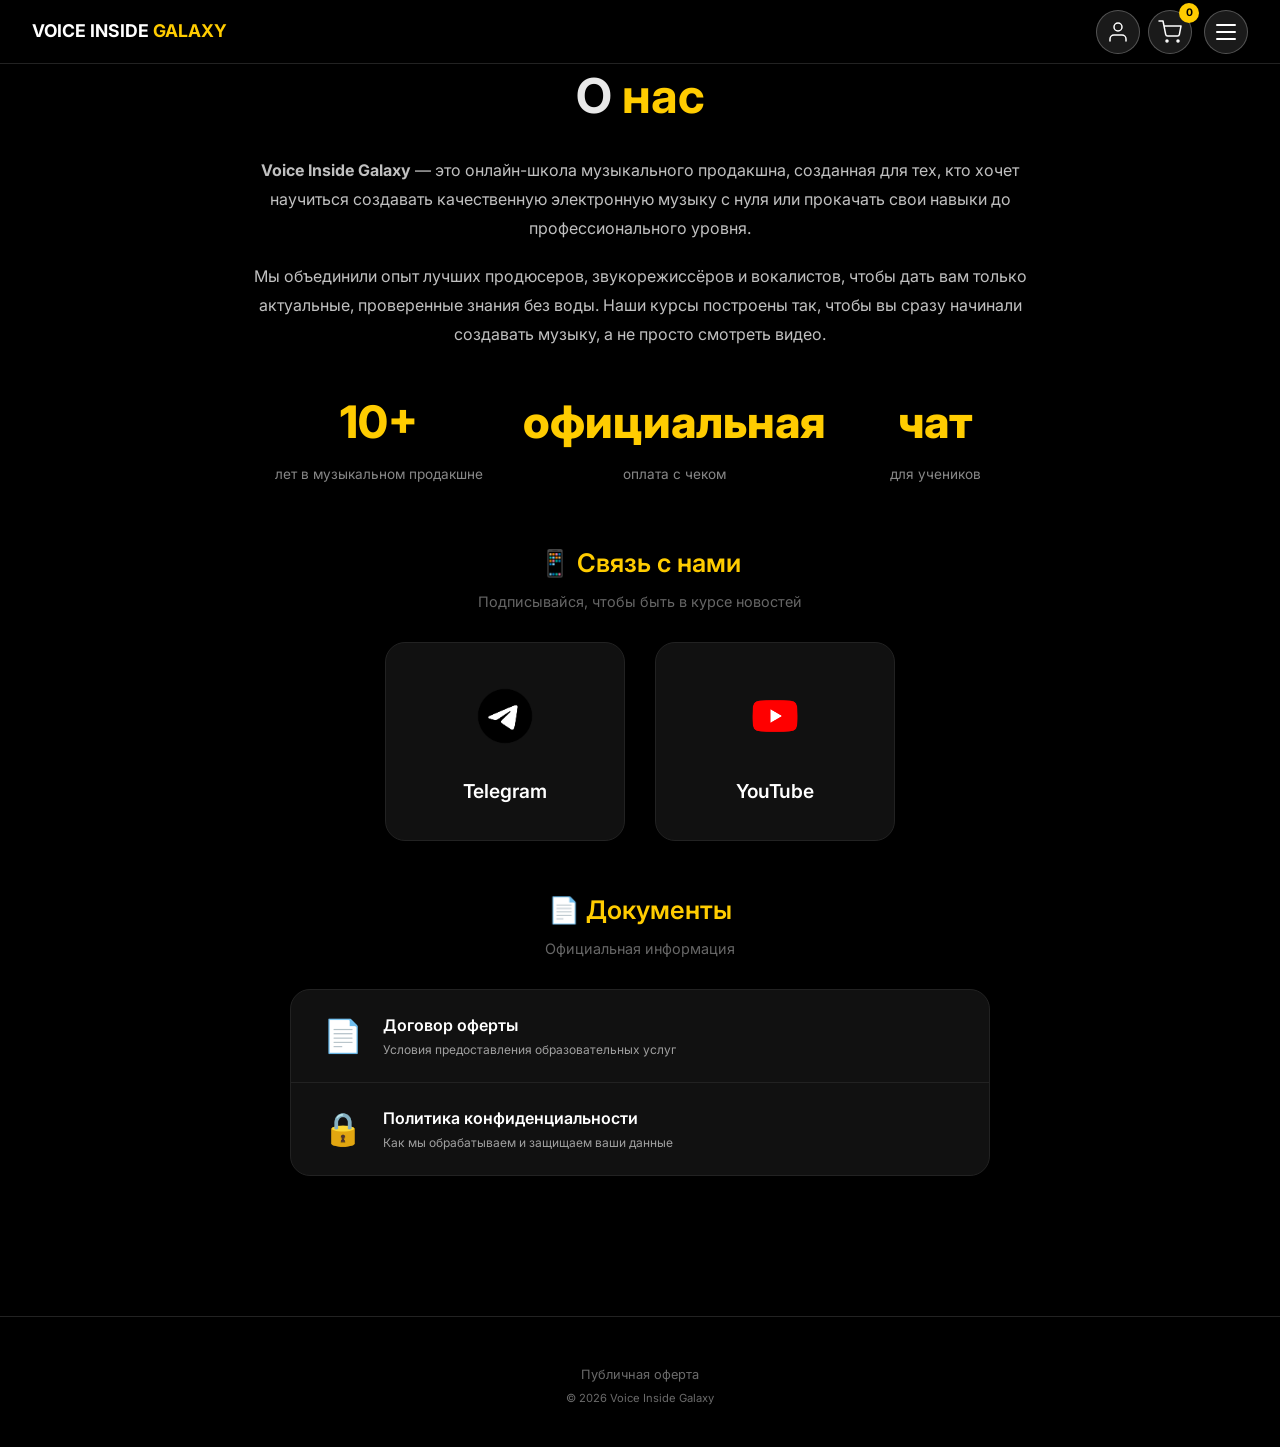
==== commit 575b6e3b: "Update about.html" ====
--- a/about.html
+++ b/about.html
@@ -201,7 +201,7 @@
     <li><a href="courses.html">ВСЕ КУРСЫ</a></li>
     <li><a href="about.html">О НАС</a></li>
   </ul>
-  <div style="margin-top: 40px; font-size: 11px; color: #444;">© 2025</div>
+  <div style="margin-top: 40px; font-size: 11px; color: #444;">© 2026</div>
 </div>
 
 <div class="cart-panel" id="cartPanel">
@@ -267,12 +267,12 @@
         <div class="stat-label">лет в музыкальном продакшне</div>
       </div>
       <div class="stat-item">
-        <div class="stat-number">5000+</div>
-        <div class="stat-label">выпускников по всему миру</div>
+        <div class="stat-number">официальная</div>
+        <div class="stat-label">оплата с чеком</div>
       </div>
       <div class="stat-item">
-        <div class="stat-number">24/7</div>
-        <div class="stat-label">поддержка в Telegram</div>
+        <div class="stat-number">чат</div>
+        <div class="stat-label">для учеников</div>
       </div>
     </div>
 
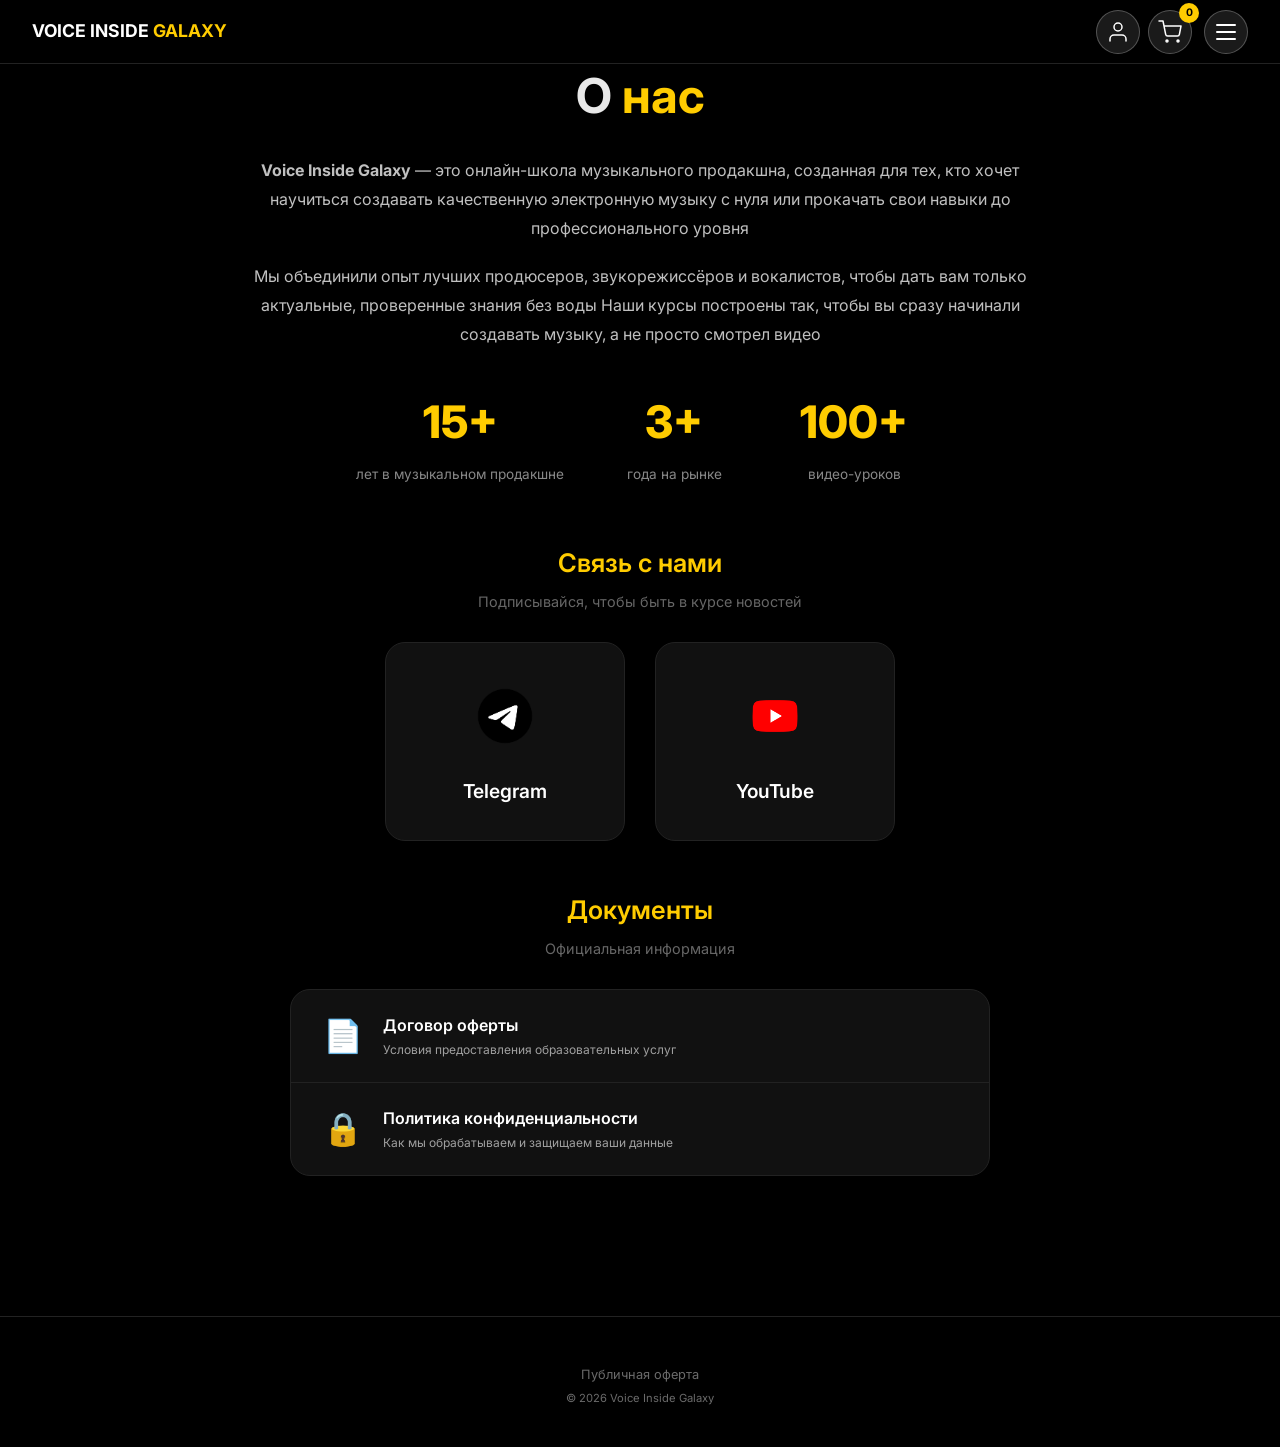
==== commit 67f5d323: "Update about.html" ====
--- a/about.html
+++ b/about.html
@@ -257,27 +257,28 @@
     <h1 class="about-title">О <span>нас</span></h1>
     
     <div class="about-description">
-      <p style="margin-bottom: 20px;"><strong>Voice Inside Galaxy</strong> — это онлайн-школа музыкального продакшна, созданная для тех, кто хочет научиться создавать качественную электронную музыку с нуля или прокачать свои навыки до профессионального уровня.</p>
-      <p>Мы объединили опыт лучших продюсеров, звукорежиссёров и вокалистов, чтобы дать вам только актуальные, проверенные знания без воды. Наши курсы построены так, чтобы вы сразу начинали создавать музыку, а не просто смотреть видео.</p>
+      <p style="margin-bottom: 20px;"><strong>Voice Inside Galaxy</strong> — это онлайн-школа музыкального продакшна, созданная для тех, кто хочет научиться создавать качественную электронную музыку с нуля или прокачать свои навыки до профессионального уровня</p>
+      <p>Мы объединили опыт лучших продюсеров, звукорежиссёров и вокалистов, чтобы дать вам только актуальные, проверенные знания без воды 
+Наши курсы построены так, чтобы вы сразу начинали создавать музыку, а не просто смотрел видео</p>
     </div>
 
     <div class="about-stats">
       <div class="stat-item">
-        <div class="stat-number">10+</div>
+        <div class="stat-number">15+</div>
         <div class="stat-label">лет в музыкальном продакшне</div>
       </div>
       <div class="stat-item">
-        <div class="stat-number">официальная</div>
-        <div class="stat-label">оплата с чеком</div>
+        <div class="stat-number">3+</div>
+        <div class="stat-label">года на рынке</div>
       </div>
       <div class="stat-item">
-        <div class="stat-number">чат</div>
-        <div class="stat-label">для учеников</div>
+        <div class="stat-number">100+</div>
+        <div class="stat-label">видео-уроков</div>
       </div>
     </div>
 
     <div class="section-divider">
-      <h2>📱 <span style="color: var(--accent);">Связь с нами</span></h2>
+      <h2> <span style="color: var(--accent);">Связь с нами</span></h2>
       <p>Подписывайся, чтобы быть в курсе новостей</p>
     </div>
 
@@ -293,7 +294,7 @@
     </div>
 
     <div class="section-divider">
-      <h2>📄 <span style="color: var(--accent);">Документы</span></h2>
+      <h2> <span style="color: var(--accent);">Документы</span></h2>
       <p>Официальная информация</p>
     </div>
 
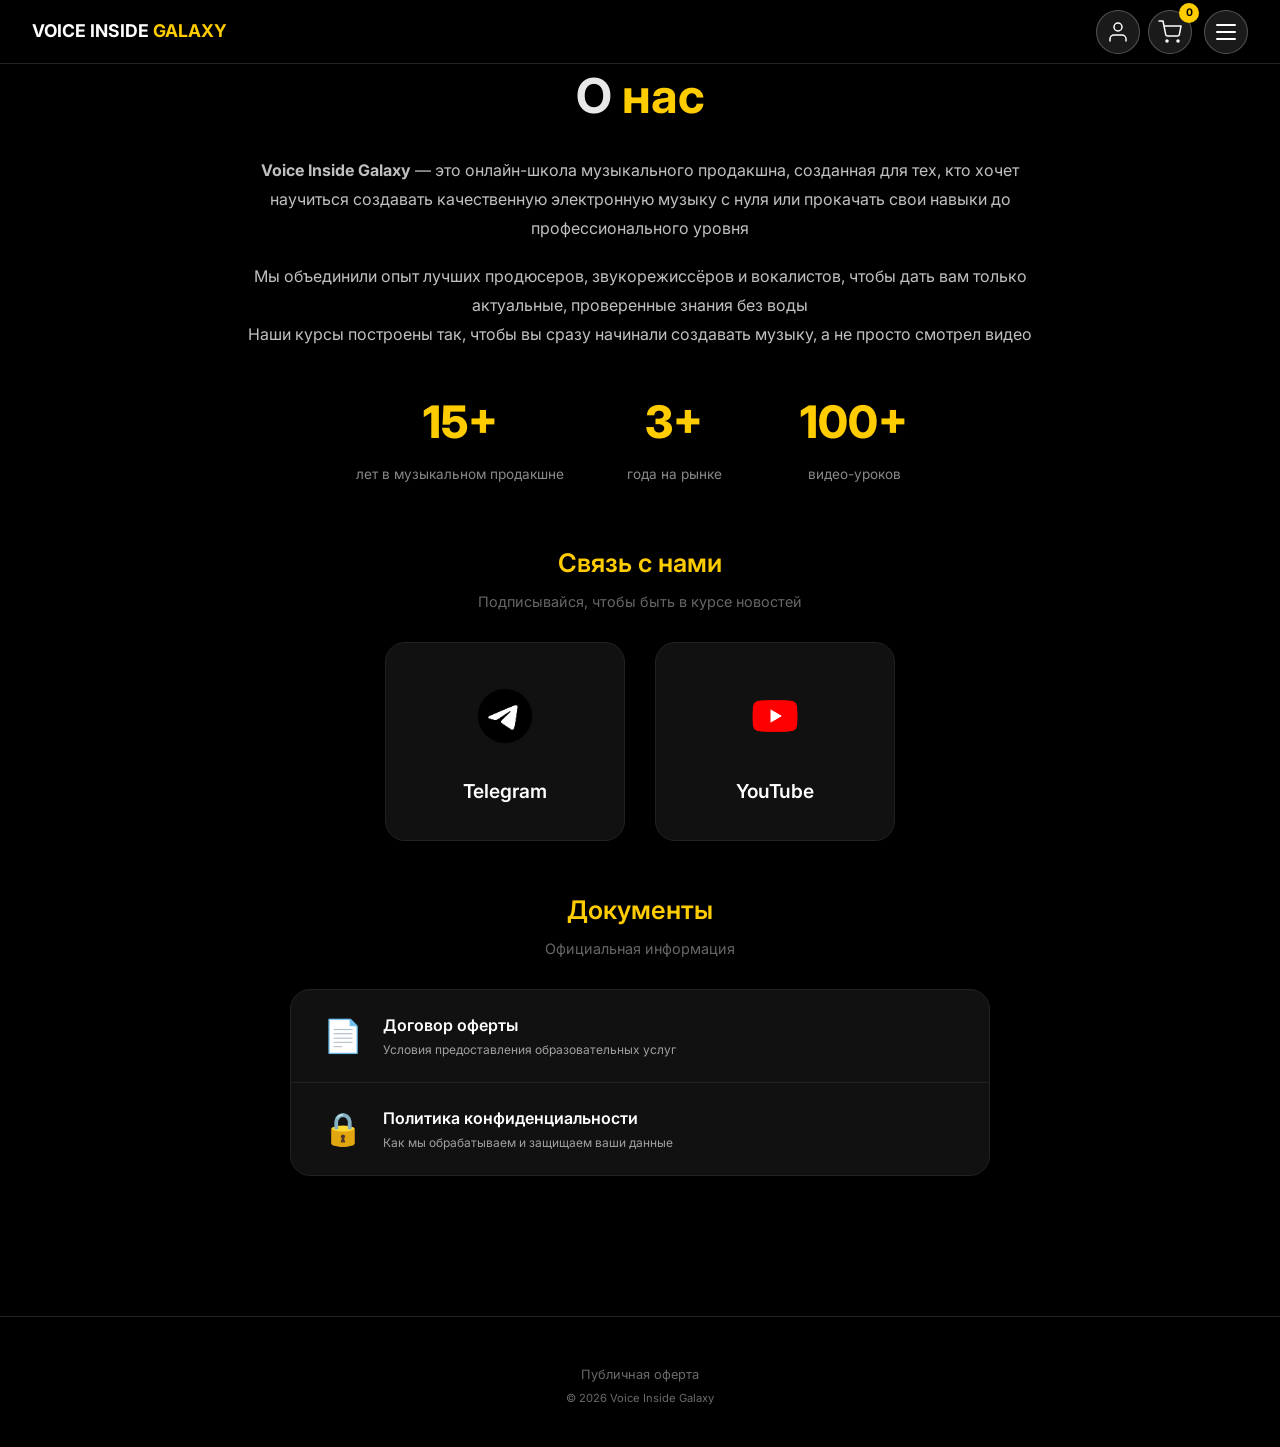
==== commit 3960e0b1: "Update about.html" ====
--- a/about.html
+++ b/about.html
@@ -258,8 +258,8 @@
     
     <div class="about-description">
       <p style="margin-bottom: 20px;"><strong>Voice Inside Galaxy</strong> — это онлайн-школа музыкального продакшна, созданная для тех, кто хочет научиться создавать качественную электронную музыку с нуля или прокачать свои навыки до профессионального уровня</p>
-      <p>Мы объединили опыт лучших продюсеров, звукорежиссёров и вокалистов, чтобы дать вам только актуальные, проверенные знания без воды 
-Наши курсы построены так, чтобы вы сразу начинали создавать музыку, а не просто смотрел видео</p>
+      <p>Мы объединили опыт лучших продюсеров, звукорежиссёров и вокалистов, чтобы дать вам только актуальные, проверенные знания без воды
+<p>Наши курсы построены так, чтобы вы сразу начинали создавать музыку, а не просто смотрел видео</p>
     </div>
 
     <div class="about-stats">
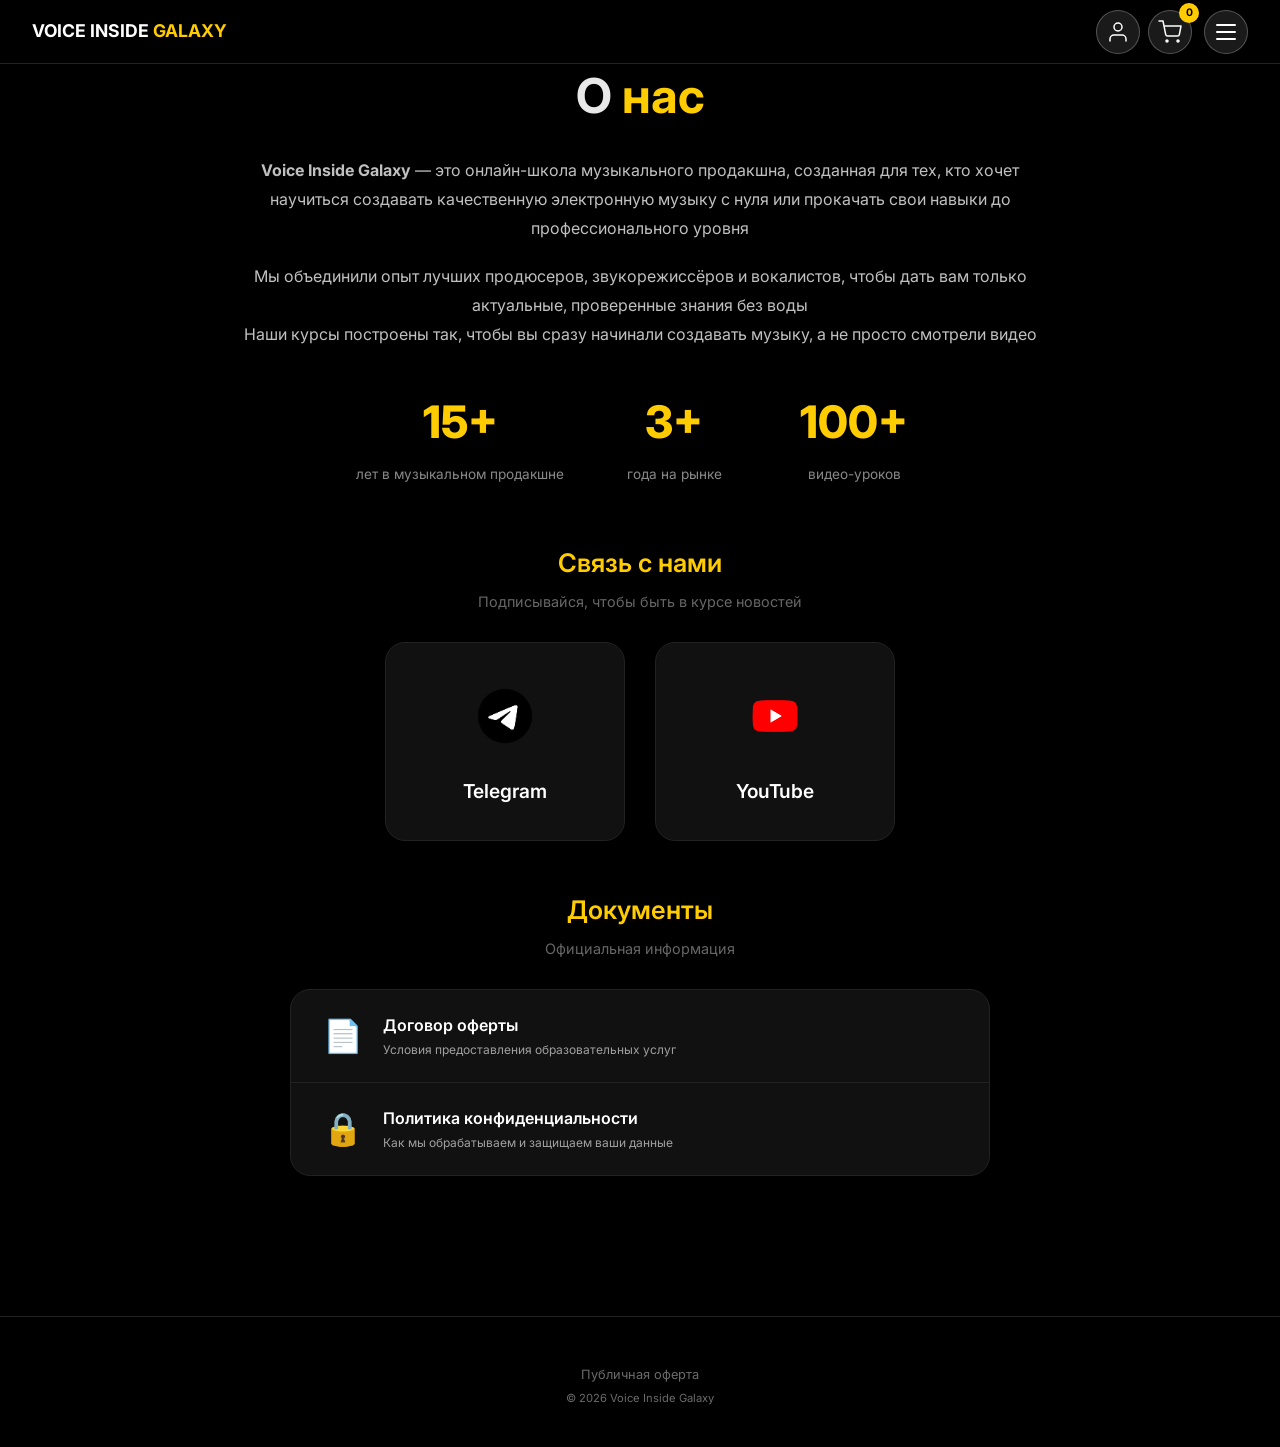
==== commit c594e458: "Update about.html" ====
--- a/about.html
+++ b/about.html
@@ -259,7 +259,7 @@
     <div class="about-description">
       <p style="margin-bottom: 20px;"><strong>Voice Inside Galaxy</strong> — это онлайн-школа музыкального продакшна, созданная для тех, кто хочет научиться создавать качественную электронную музыку с нуля или прокачать свои навыки до профессионального уровня</p>
       <p>Мы объединили опыт лучших продюсеров, звукорежиссёров и вокалистов, чтобы дать вам только актуальные, проверенные знания без воды
-<p>Наши курсы построены так, чтобы вы сразу начинали создавать музыку, а не просто смотрел видео</p>
+<p>Наши курсы построены так, чтобы вы сразу начинали создавать музыку, а не просто смотрели видео</p>
     </div>
 
     <div class="about-stats">
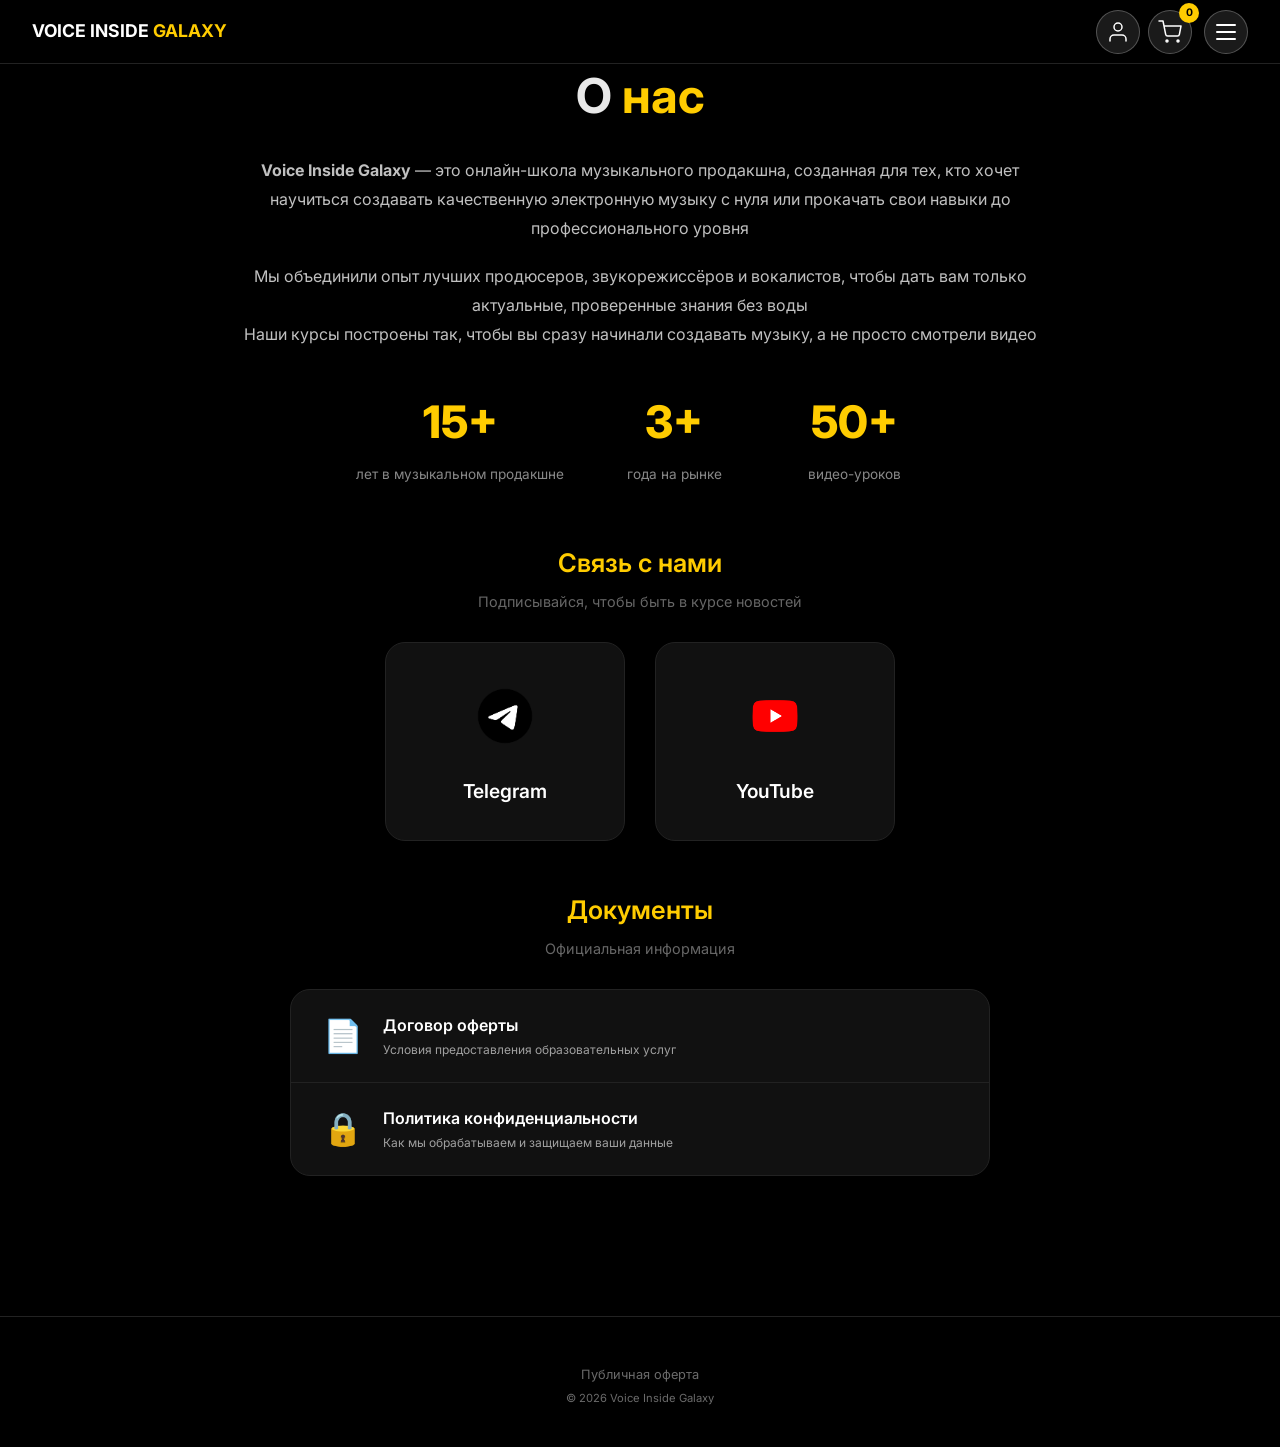
==== commit 24e781f8: "Update about.html" ====
--- a/about.html
+++ b/about.html
@@ -272,7 +272,7 @@
         <div class="stat-label">года на рынке</div>
       </div>
       <div class="stat-item">
-        <div class="stat-number">100+</div>
+        <div class="stat-number">50+</div>
         <div class="stat-label">видео-уроков</div>
       </div>
     </div>
